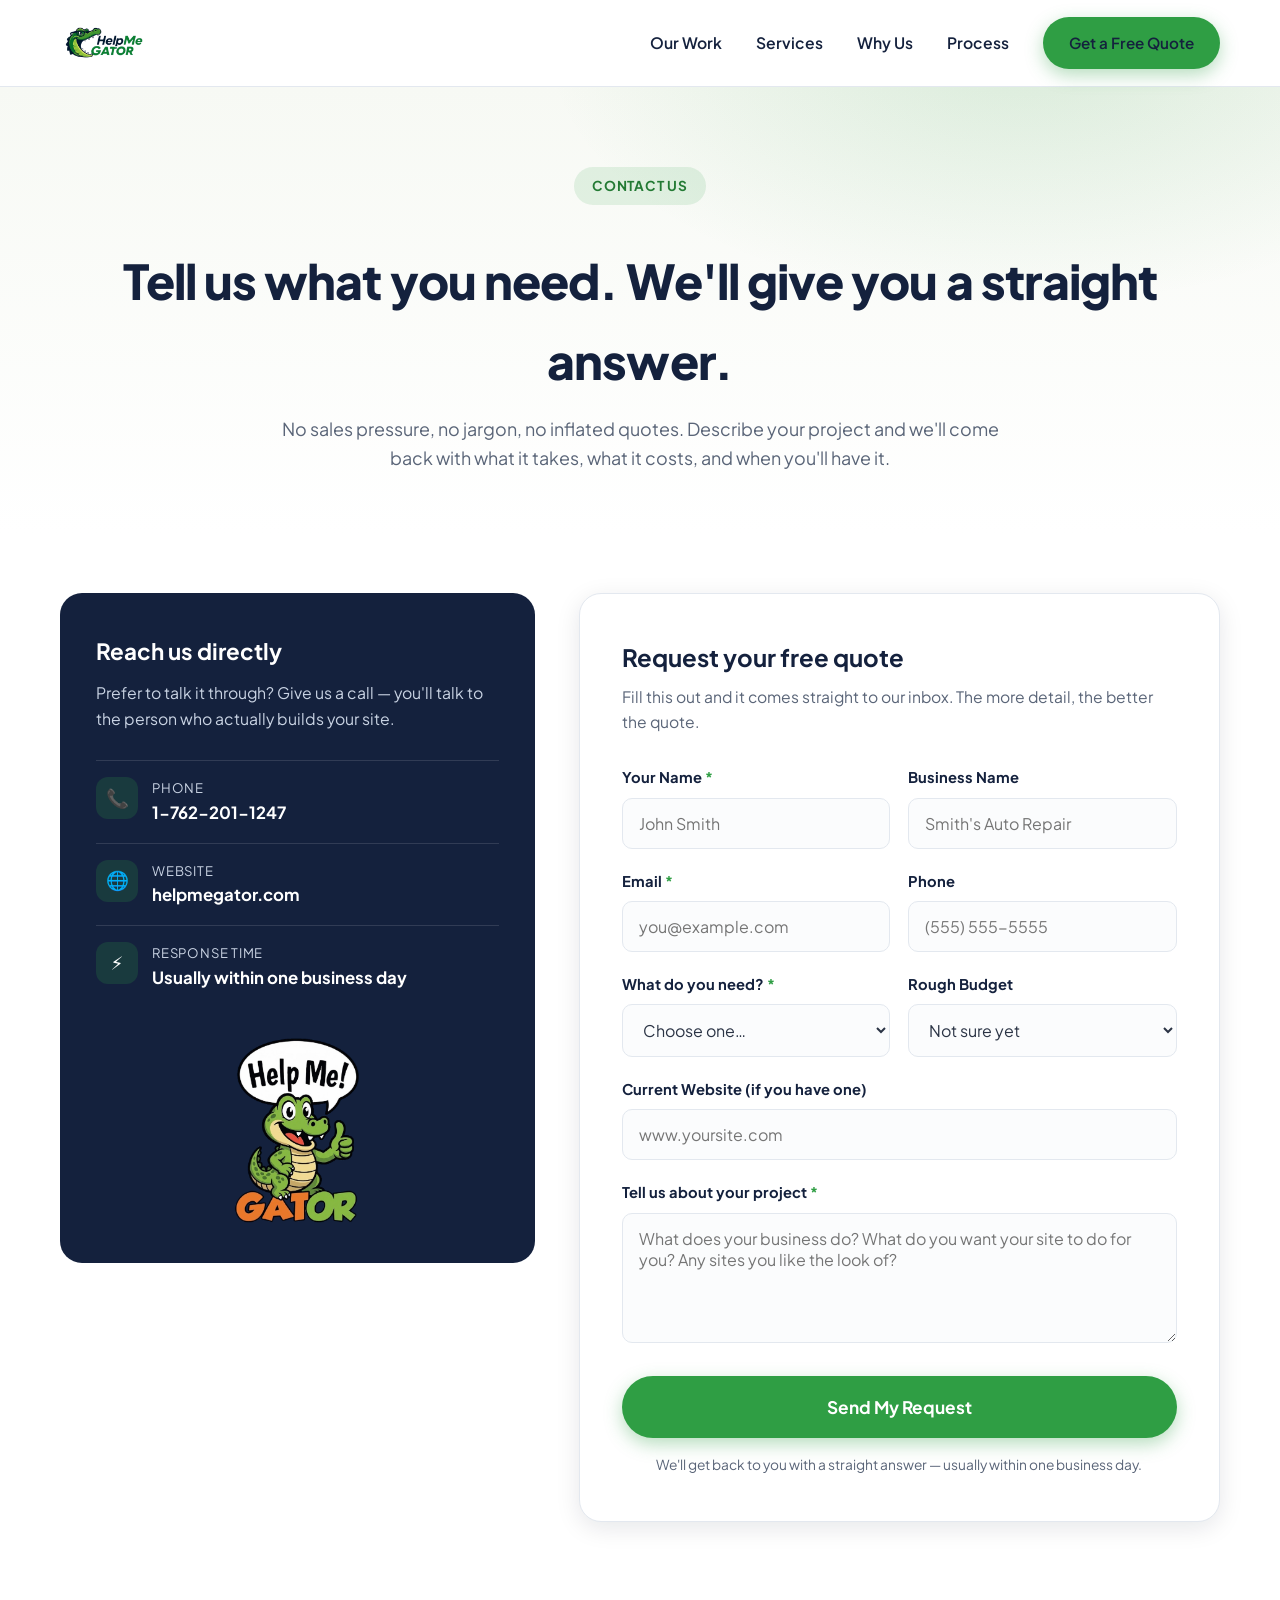
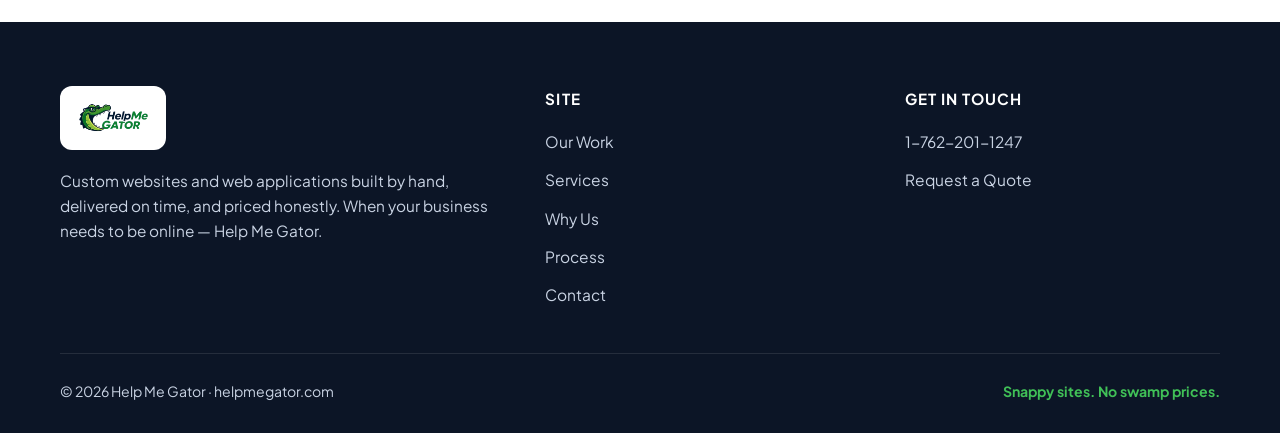
==== contact.html @ 02713dac "Initial site: Help Me Gator — helpmegator.com Static site for the Help Me Gator web design company: " ====
<!DOCTYPE html>
<html lang="en">
<head>
  <meta charset="UTF-8">
  <meta name="viewport" content="width=device-width, initial-scale=1.0">
  <title>Contact — Help Me Gator | Get a Free Quote</title>
  <meta name="description" content="Tell Help Me Gator what your business needs online and get a straight answer on cost and timeline. Call 1-762-201-1247 or send us a message.">
  <link rel="icon" type="image/png" href="assets/logo-main.png">
  <link rel="preconnect" href="https://fonts.googleapis.com">
  <link rel="preconnect" href="https://fonts.gstatic.com" crossorigin>
  <link href="https://fonts.googleapis.com/css2?family=Plus+Jakarta+Sans:wght@400;500;600;700;800&display=swap" rel="stylesheet">
  <link rel="stylesheet" href="styles.css">
</head>
<body>

  <header class="site-header">
    <div class="container nav-wrap">
      <a class="brand" href="index.html" aria-label="Help Me Gator home">
        <img src="assets/logo-main.png" alt="Help Me Gator logo">
      </a>
      <nav>
        <button class="nav-toggle" aria-label="Toggle menu" aria-expanded="false">
          <span></span><span></span><span></span>
        </button>
        <ul class="nav-links">
          <li><a href="index.html#work">Our Work</a></li>
          <li><a href="index.html#services">Services</a></li>
          <li><a href="index.html#why-us">Why Us</a></li>
          <li><a href="index.html#process">Process</a></li>
          <li><a href="contact.html" class="btn btn-green">Get a Free Quote</a></li>
        </ul>
      </nav>
    </div>
  </header>

  <section class="contact-hero">
    <div class="container">
      <span class="eyebrow">Contact Us</span>
      <h1>Tell us what you need. We'll give you a straight answer.</h1>
      <p>No sales pressure, no jargon, no inflated quotes. Describe your project and we'll come back with what it takes, what it costs, and when you'll have it.</p>
    </div>
  </section>

  <div class="container contact-wrap">

    <aside class="contact-info reveal">
      <h2>Reach us directly</h2>
      <p>Prefer to talk it through? Give us a call — you'll talk to the person who actually builds your site.</p>
      <div class="contact-line">
        <div class="ico">📞</div>
        <div>
          <div class="lbl">Phone</div>
          <a href="tel:+17622011247">1-762-201-1247</a>
        </div>
      </div>
      <div class="contact-line">
        <div class="ico">🌐</div>
        <div>
          <div class="lbl">Website</div>
          <span class="val">helpmegator.com</span>
        </div>
      </div>
      <div class="contact-line">
        <div class="ico">⚡</div>
        <div>
          <div class="lbl">Response Time</div>
          <span class="val">Usually within one business day</span>
        </div>
      </div>
      <img class="mascot-sm" src="assets/mascot.png" alt="Help Me Gator mascot">
    </aside>

    <div class="contact-form reveal">
      <h2>Request your free quote</h2>
      <p class="form-sub">Fill this out and it comes straight to our inbox. The more detail, the better the quote.</p>
      <form action="https://formsubmit.co/gator@helpmegator.com" method="POST">
        <input type="hidden" name="_subject" value="New quote request from helpmegator.com">
        <input type="hidden" name="_template" value="table">
        <input type="hidden" name="_captcha" value="false">
        <input type="hidden" name="_next" value="https://helpmegator.com/thanks.html">
        <input type="text" name="_honey" style="display:none">

        <div class="form-row">
          <div class="field">
            <label for="name">Your Name <span class="req">*</span></label>
            <input type="text" id="name" name="name" placeholder="John Smith" required>
          </div>
          <div class="field">
            <label for="business">Business Name</label>
            <input type="text" id="business" name="business" placeholder="Smith's Auto Repair">
          </div>
        </div>

        <div class="form-row">
          <div class="field">
            <label for="email">Email <span class="req">*</span></label>
            <input type="email" id="email" name="email" placeholder="you@example.com" required>
          </div>
          <div class="field">
            <label for="phone">Phone</label>
            <input type="tel" id="phone" name="phone" placeholder="(555) 555-5555">
          </div>
        </div>

        <div class="form-row">
          <div class="field">
            <label for="project-type">What do you need? <span class="req">*</span></label>
            <select id="project-type" name="project_type" required>
              <option value="" disabled selected>Choose one…</option>
              <option>A new business website</option>
              <option>A web app or SaaS platform</option>
              <option>An online store (e-commerce)</option>
              <option>Redesign / rescue of an existing site</option>
              <option>Custom admin panel / CMS</option>
              <option>Hosting &amp; maintenance</option>
              <option>Something else</option>
            </select>
          </div>
          <div class="field">
            <label for="budget">Rough Budget</label>
            <select id="budget" name="budget">
              <option value="" disabled selected>Not sure yet</option>
              <option>Under $1,000</option>
              <option>$1,000 – $3,000</option>
              <option>$3,000 – $7,500</option>
              <option>$7,500+</option>
            </select>
          </div>
        </div>

        <div class="field">
          <label for="current-site">Current Website (if you have one)</label>
          <input type="text" id="current-site" name="current_site" placeholder="www.yoursite.com">
        </div>

        <div class="field">
          <label for="message">Tell us about your project <span class="req">*</span></label>
          <textarea id="message" name="message" placeholder="What does your business do? What do you want your site to do for you? Any sites you like the look of?" required></textarea>
        </div>

        <button type="submit" class="btn btn-green btn-lg">Send My Request</button>
        <p class="form-note">We'll get back to you with a straight answer — usually within one business day.</p>
      </form>
    </div>

  </div>

  <footer class="site-footer">
    <div class="container">
      <div class="footer-grid">
        <div class="footer-brand">
          <img src="assets/logo-main.png" alt="Help Me Gator logo">
          <p>Custom websites and web applications built by hand, delivered on time, and priced honestly. When your business needs to be online — Help Me Gator.</p>
        </div>
        <div>
          <h4>Site</h4>
          <ul class="footer-links">
            <li><a href="index.html#work">Our Work</a></li>
            <li><a href="index.html#services">Services</a></li>
            <li><a href="index.html#why-us">Why Us</a></li>
            <li><a href="index.html#process">Process</a></li>
            <li><a href="contact.html">Contact</a></li>
          </ul>
        </div>
        <div>
          <h4>Get In Touch</h4>
          <ul class="footer-links">
            <li><a href="tel:+17622011247">1-762-201-1247</a></li>
            <li><a href="contact.html">Request a Quote</a></li>
          </ul>
        </div>
      </div>
      <div class="footer-bottom">
        <span>© <span id="year"></span> Help Me Gator · helpmegator.com</span>
        <span class="tagline">Snappy sites. No swamp prices.</span>
      </div>
    </div>
  </footer>

  <script src="script.js"></script>
</body>
</html>
---- styles.css ----
/* ============================================
   Help Me Gator — helpmegator.com
   ============================================ */

:root {
  --navy: #14213d;
  --navy-deep: #0c1526;
  --navy-ink: #1b2a4a;
  --green: #2f9e44;
  --green-bright: #40c057;
  --green-dark: #237a34;
  --cream: #f7f9f4;
  --white: #ffffff;
  --text: #2b3445;
  --text-soft: #5a6578;
  --text-on-dark: #c9d3e3;
  --border: #e3e8ef;
  --shadow-sm: 0 1px 3px rgba(12, 21, 38, 0.08);
  --shadow-md: 0 6px 24px rgba(12, 21, 38, 0.10);
  --shadow-lg: 0 18px 50px rgba(12, 21, 38, 0.18);
  --radius: 14px;
  --radius-lg: 22px;
  --font: 'Plus Jakarta Sans', system-ui, -apple-system, 'Segoe UI', sans-serif;
}

* { margin: 0; padding: 0; box-sizing: border-box; }

html { scroll-behavior: smooth; }

body {
  font-family: var(--font);
  color: var(--text);
  background: var(--white);
  line-height: 1.65;
  -webkit-font-smoothing: antialiased;
}

img { max-width: 100%; display: block; }

.container {
  width: min(1160px, 92%);
  margin: 0 auto;
}

/* ---------- Buttons ---------- */
.btn {
  display: inline-flex;
  align-items: center;
  gap: 10px;
  padding: 15px 30px;
  border-radius: 999px;
  font-weight: 700;
  font-size: 1rem;
  text-decoration: none;
  border: 2px solid transparent;
  cursor: pointer;
  transition: transform .18s ease, box-shadow .18s ease, background .18s ease, color .18s ease;
  font-family: var(--font);
}
.btn:hover { transform: translateY(-2px); }
.btn-green {
  background: var(--green);
  color: #fff;
  box-shadow: 0 6px 18px rgba(47, 158, 68, 0.35);
}
.btn-green:hover { background: var(--green-bright); box-shadow: 0 10px 26px rgba(47, 158, 68, 0.45); }
.btn-outline {
  background: transparent;
  color: var(--navy);
  border-color: var(--navy);
}
.btn-outline:hover { background: var(--navy); color: #fff; }
.btn-outline-light {
  background: transparent;
  color: #fff;
  border-color: rgba(255,255,255,0.55);
}
.btn-outline-light:hover { background: #fff; color: var(--navy); }
.btn-lg { padding: 18px 38px; font-size: 1.08rem; }

/* ---------- Header ---------- */
.site-header {
  position: sticky;
  top: 0;
  z-index: 100;
  background: rgba(255,255,255,0.92);
  backdrop-filter: blur(12px);
  border-bottom: 1px solid var(--border);
}
.nav-wrap {
  display: flex;
  align-items: center;
  justify-content: space-between;
  padding: 14px 0;
}
.brand img { height: 58px; width: auto; }
.nav-links {
  display: flex;
  align-items: center;
  gap: 34px;
  list-style: none;
}
.nav-links a {
  text-decoration: none;
  color: var(--navy);
  font-weight: 600;
  font-size: .98rem;
  transition: color .15s ease;
}
.nav-links a:hover { color: var(--green); }
.nav-links .btn { padding: 11px 24px; font-size: .95rem; }
.nav-toggle {
  display: none;
  background: none;
  border: none;
  cursor: pointer;
  padding: 8px;
}
.nav-toggle span {
  display: block;
  width: 26px; height: 3px;
  background: var(--navy);
  margin: 5px 0;
  border-radius: 2px;
  transition: transform .2s ease, opacity .2s ease;
}

/* ---------- Hero ---------- */
.hero {
  background:
    radial-gradient(900px 500px at 85% -10%, rgba(47,158,68,0.16), transparent 60%),
    radial-gradient(700px 420px at -5% 110%, rgba(47,158,68,0.10), transparent 55%),
    linear-gradient(180deg, var(--cream) 0%, #ffffff 100%);
  padding: 96px 0 110px;
  overflow: hidden;
}
.hero-grid {
  display: grid;
  grid-template-columns: 1.15fr .85fr;
  gap: 60px;
  align-items: center;
}
.eyebrow {
  display: inline-block;
  background: rgba(47,158,68,0.12);
  color: var(--green-dark);
  font-weight: 700;
  font-size: .85rem;
  letter-spacing: .06em;
  text-transform: uppercase;
  padding: 8px 18px;
  border-radius: 999px;
  margin-bottom: 22px;
}
.hero h1 {
  font-size: clamp(2.4rem, 5vw, 3.7rem);
  line-height: 1.12;
  color: var(--navy);
  font-weight: 800;
  letter-spacing: -0.02em;
  margin-bottom: 22px;
}
.hero h1 .accent { color: var(--green); }
.hero .lede {
  font-size: 1.18rem;
  color: var(--text-soft);
  max-width: 54ch;
  margin-bottom: 34px;
}
.hero-ctas { display: flex; gap: 16px; flex-wrap: wrap; align-items: center; margin-bottom: 26px; }
.hero-phone {
  color: var(--text-soft);
  font-size: 1rem;
}
.hero-phone a { color: var(--navy); font-weight: 800; text-decoration: none; }
.hero-phone a:hover { color: var(--green); }
.hero-art { position: relative; text-align: center; }
.hero-art img {
  max-height: 420px;
  margin: 0 auto;
  filter: drop-shadow(0 24px 40px rgba(12,21,38,0.18));
  animation: floaty 5s ease-in-out infinite;
}
@keyframes floaty {
  0%, 100% { transform: translateY(0); }
  50% { transform: translateY(-14px); }
}

/* ---------- Stat bar ---------- */
.stat-bar {
  background: var(--navy);
  color: #fff;
  padding: 34px 0;
}
.stat-grid {
  display: grid;
  grid-template-columns: repeat(4, 1fr);
  gap: 24px;
  text-align: center;
}
.stat .num {
  font-size: 1.9rem;
  font-weight: 800;
  color: var(--green-bright);
}
.stat .label { color: var(--text-on-dark); font-size: .95rem; }

/* ---------- Sections ---------- */
.section { padding: 96px 0; }
.section-head { max-width: 720px; margin-bottom: 56px; }
.section-head.center { margin-left: auto; margin-right: auto; text-align: center; }
.section-head h2 {
  font-size: clamp(1.9rem, 3.6vw, 2.6rem);
  color: var(--navy);
  font-weight: 800;
  letter-spacing: -0.02em;
  line-height: 1.18;
  margin: 14px 0 16px;
}
.section-head p { color: var(--text-soft); font-size: 1.1rem; }

/* ---------- Portfolio ---------- */
.work { background: var(--cream); }
.work-grid {
  display: grid;
  grid-template-columns: 1fr 1fr;
  gap: 34px;
}
.work-card {
  background: #fff;
  border-radius: var(--radius-lg);
  overflow: hidden;
  box-shadow: var(--shadow-md);
  border: 1px solid var(--border);
  display: flex;
  flex-direction: column;
  transition: transform .22s ease, box-shadow .22s ease;
}
.work-card:hover { transform: translateY(-6px); box-shadow: var(--shadow-lg); }
.work-preview {
  position: relative;
  padding: 20px 20px 0;
}
.browser-frame {
  border-radius: 12px 12px 0 0;
  overflow: hidden;
  border: 1px solid var(--border);
  border-bottom: none;
  box-shadow: 0 -2px 20px rgba(12,21,38,0.06);
}
.browser-bar {
  background: #eef1f6;
  padding: 9px 14px;
  display: flex;
  align-items: center;
  gap: 8px;
}
.browser-bar .dot { width: 10px; height: 10px; border-radius: 50%; }
.dot-r { background: #ff5f57; } .dot-y { background: #febc2e; } .dot-g { background: #28c840; }
.browser-bar .url {
  margin-left: 10px;
  background: #fff;
  border-radius: 6px;
  font-size: .78rem;
  color: var(--text-soft);
  padding: 3px 12px;
  flex: 1;
  white-space: nowrap;
  overflow: hidden;
  text-overflow: ellipsis;
}
.shot-area { position: relative; }
.site-shot {
  position: absolute;
  inset: 0;
  z-index: 2;
  width: 100%;
  height: 100%;
  object-fit: cover;
  object-position: top center;
  display: block;
  background: #fff;
}
.site-mock {
  height: 210px;
  display: flex;
  flex-direction: column;
  align-items: center;
  justify-content: center;
  gap: 10px;
  color: #fff;
  text-align: center;
  padding: 0 24px;
}
.site-mock .mock-title {
  font-size: 1.55rem;
  font-weight: 800;
  letter-spacing: -0.01em;
}
.site-mock .mock-sub {
  font-size: .92rem;
  opacity: .85;
  font-weight: 500;
}
.mock-patriot { background: linear-gradient(135deg, #1b2a4a 0%, #b22234 130%); }
.mock-shiny { background: linear-gradient(135deg, #3b2f80 0%, #d4a017 140%); }
.mock-labncloud { background: linear-gradient(135deg, #0e4c92 0%, #33b5a5 130%); }
.mock-vedder { background: linear-gradient(135deg, #232323 0%, #6b3fa0 140%); }
.work-body { padding: 26px 30px 30px; display: flex; flex-direction: column; flex: 1; }
.work-tag {
  font-size: .78rem;
  font-weight: 700;
  text-transform: uppercase;
  letter-spacing: .07em;
  color: var(--green-dark);
  margin-bottom: 8px;
}
.work-body h3 { color: var(--navy); font-size: 1.35rem; margin-bottom: 10px; }
.work-body p { color: var(--text-soft); font-size: .99rem; flex: 1; }
.work-link {
  margin-top: 18px;
  font-weight: 700;
  color: var(--green);
  text-decoration: none;
  font-size: .98rem;
}
.work-link:hover { color: var(--green-dark); }

/* ---------- Straight Talk (pitch) ---------- */
.pitch {
  background: var(--navy);
  color: #fff;
  overflow: hidden;
}
.pitch-grid {
  display: grid;
  grid-template-columns: .8fr 1.2fr;
  gap: 64px;
  align-items: center;
}
.pitch-art { text-align: center; }
.pitch-art img {
  max-height: 440px;
  margin: 0 auto;
  filter: drop-shadow(0 20px 40px rgba(0,0,0,0.4));
}
.pitch .eyebrow {
  background: rgba(64,192,87,0.18);
  color: var(--green-bright);
}
.pitch h2 {
  font-size: clamp(1.9rem, 3.6vw, 2.5rem);
  font-weight: 800;
  letter-spacing: -0.02em;
  line-height: 1.2;
  margin-bottom: 20px;
}
.pitch h2 .accent { color: var(--green-bright); }
.pitch p.big {
  color: var(--text-on-dark);
  font-size: 1.12rem;
  margin-bottom: 18px;
}
.pitch-points { list-style: none; margin-top: 28px; display: grid; gap: 18px; }
.pitch-points li {
  display: flex;
  gap: 14px;
  align-items: flex-start;
  color: var(--text-on-dark);
  font-size: 1.02rem;
}
.pitch-points .check {
  flex: none;
  width: 26px; height: 26px;
  border-radius: 50%;
  background: var(--green);
  color: #fff;
  display: flex;
  align-items: center;
  justify-content: center;
  font-size: .8rem;
  font-weight: 800;
  margin-top: 2px;
}
.pitch-points strong { color: #fff; }

/* ---------- Services ---------- */
.services-grid {
  display: grid;
  grid-template-columns: repeat(3, 1fr);
  gap: 28px;
}
.service-card {
  background: #fff;
  border: 1px solid var(--border);
  border-radius: var(--radius-lg);
  padding: 34px 30px;
  box-shadow: var(--shadow-sm);
  transition: transform .22s ease, box-shadow .22s ease, border-color .22s ease;
}
.service-card:hover {
  transform: translateY(-5px);
  box-shadow: var(--shadow-md);
  border-color: rgba(47,158,68,0.45);
}
.service-icon {
  width: 54px; height: 54px;
  border-radius: 14px;
  background: rgba(47,158,68,0.12);
  display: flex;
  align-items: center;
  justify-content: center;
  font-size: 1.5rem;
  margin-bottom: 20px;
}
.service-card h3 { color: var(--navy); font-size: 1.18rem; margin-bottom: 10px; }
.service-card p { color: var(--text-soft); font-size: .97rem; }

/* ---------- Process ---------- */
.process { background: var(--cream); }
.process-grid {
  display: grid;
  grid-template-columns: repeat(4, 1fr);
  gap: 26px;
}
.step {
  background: #fff;
  border-radius: var(--radius-lg);
  border: 1px solid var(--border);
  padding: 32px 26px;
  position: relative;
}
.step .step-num {
  font-size: 2.6rem;
  font-weight: 800;
  color: rgba(47,158,68,0.25);
  line-height: 1;
  margin-bottom: 14px;
}
.step h3 { color: var(--navy); font-size: 1.12rem; margin-bottom: 8px; }
.step p { color: var(--text-soft); font-size: .95rem; }

/* ---------- CTA band ---------- */
.cta-band {
  background:
    radial-gradient(800px 460px at 50% -10%, rgba(47,158,68,0.18), transparent 60%),
    linear-gradient(180deg, #ffffff 0%, var(--cream) 100%);
  color: var(--navy);
  text-align: center;
  padding: 100px 0;
}
.cta-band .wordmark-wrap {
  display: inline-block;
  margin-bottom: 38px;
}
.cta-band .wordmark-wrap img {
  max-width: 440px;
  margin: 0 auto;
  filter: drop-shadow(0 14px 30px rgba(12,21,38,0.18));
}
.cta-band h2 {
  font-size: clamp(1.8rem, 3.4vw, 2.4rem);
  font-weight: 800;
  margin-bottom: 16px;
  letter-spacing: -0.02em;
  color: var(--navy);
}
.cta-band p { color: var(--text-soft); font-size: 1.12rem; max-width: 56ch; margin: 0 auto 36px; }
.cta-band .hero-ctas { justify-content: center; }
.cta-band .hero-phone { color: var(--text-soft); width: 100%; margin-top: 10px; }
.cta-band .hero-phone a { color: var(--navy); }
.cta-band .hero-phone a:hover { color: var(--green); }

/* ---------- Contact page ---------- */
.contact-hero {
  background:
    radial-gradient(800px 440px at 80% -10%, rgba(47,158,68,0.15), transparent 60%),
    linear-gradient(180deg, var(--cream) 0%, #fff 100%);
  padding: 80px 0 60px;
  text-align: center;
}
.contact-hero h1 {
  font-size: clamp(2.1rem, 4.4vw, 3rem);
  color: var(--navy);
  font-weight: 800;
  letter-spacing: -0.02em;
  margin: 14px 0 14px;
}
.contact-hero p { color: var(--text-soft); font-size: 1.12rem; max-width: 58ch; margin: 0 auto; }
.contact-wrap {
  display: grid;
  grid-template-columns: 1fr 1.35fr;
  gap: 44px;
  padding: 60px 0 100px;
  align-items: start;
}
.contact-info {
  background: var(--navy);
  color: #fff;
  border-radius: var(--radius-lg);
  padding: 40px 36px;
  position: sticky;
  top: 110px;
}
.contact-info h2 { font-size: 1.4rem; margin-bottom: 10px; }
.contact-info > p { color: var(--text-on-dark); margin-bottom: 28px; font-size: .99rem; }
.contact-line {
  display: flex;
  gap: 14px;
  align-items: flex-start;
  padding: 16px 0;
  border-top: 1px solid rgba(255,255,255,0.12);
}
.contact-line .ico {
  flex: none;
  width: 42px; height: 42px;
  border-radius: 12px;
  background: rgba(47,158,68,0.2);
  display: flex; align-items: center; justify-content: center;
  font-size: 1.15rem;
}
.contact-line .lbl { font-size: .82rem; text-transform: uppercase; letter-spacing: .06em; color: var(--text-on-dark); }
.contact-line a, .contact-line .val { color: #fff; font-weight: 700; text-decoration: none; font-size: 1.05rem; }
.contact-line a:hover { color: var(--green-bright); }
.contact-info .mascot-sm { max-height: 190px; margin: 26px auto 0; }

.contact-form {
  background: #fff;
  border: 1px solid var(--border);
  border-radius: var(--radius-lg);
  padding: 44px 42px;
  box-shadow: var(--shadow-md);
}
.contact-form h2 { color: var(--navy); font-size: 1.5rem; margin-bottom: 6px; }
.contact-form .form-sub { color: var(--text-soft); margin-bottom: 30px; font-size: .98rem; }
.form-row { display: grid; grid-template-columns: 1fr 1fr; gap: 18px; }
.field { margin-bottom: 20px; }
.field label {
  display: block;
  font-weight: 700;
  color: var(--navy);
  font-size: .92rem;
  margin-bottom: 8px;
}
.field label .req { color: var(--green); }
.field input, .field select, .field textarea {
  width: 100%;
  padding: 14px 16px;
  border: 1.5px solid var(--border);
  border-radius: 10px;
  font-family: var(--font);
  font-size: 1rem;
  color: var(--text);
  background: #fbfcfd;
  transition: border-color .15s ease, box-shadow .15s ease;
}
.field input:focus, .field select:focus, .field textarea:focus {
  outline: none;
  border-color: var(--green);
  box-shadow: 0 0 0 4px rgba(47,158,68,0.13);
  background: #fff;
}
.field textarea { resize: vertical; min-height: 130px; }
.contact-form .btn { width: 100%; justify-content: center; margin-top: 6px; }
.form-note { text-align: center; color: var(--text-soft); font-size: .86rem; margin-top: 16px; }

/* ---------- Footer ---------- */
.site-footer {
  background: var(--navy-deep);
  color: var(--text-on-dark);
  padding: 64px 0 30px;
}
.footer-grid {
  display: grid;
  grid-template-columns: 1.4fr 1fr 1fr;
  gap: 44px;
  padding-bottom: 44px;
  border-bottom: 1px solid rgba(255,255,255,0.1);
}
.footer-brand img {
  height: 64px;
  width: auto;
  margin-bottom: 18px;
  background: #fff;
  border-radius: 12px;
  padding: 6px 14px;
}
.footer-brand p { font-size: .96rem; max-width: 40ch; }
.site-footer h4 {
  color: #fff;
  font-size: .95rem;
  text-transform: uppercase;
  letter-spacing: .07em;
  margin-bottom: 18px;
}
.footer-links { list-style: none; display: grid; gap: 12px; }
.footer-links a { color: var(--text-on-dark); text-decoration: none; font-size: .97rem; }
.footer-links a:hover { color: var(--green-bright); }
.footer-bottom {
  display: flex;
  justify-content: space-between;
  align-items: center;
  gap: 16px;
  flex-wrap: wrap;
  padding-top: 26px;
  font-size: .88rem;
}
.footer-bottom .tagline { color: var(--green-bright); font-weight: 700; }

/* ---------- Reveal animation ---------- */
.reveal { opacity: 0; transform: translateY(26px); transition: opacity .6s ease, transform .6s ease; }
.reveal.visible { opacity: 1; transform: none; }

/* ---------- Responsive ---------- */
@media (max-width: 980px) {
  .hero-grid, .pitch-grid { grid-template-columns: 1fr; gap: 44px; }
  .hero { padding: 64px 0 72px; }
  .hero-art img { max-height: 300px; }
  .pitch-art { order: -1; }
  .pitch-art img { max-height: 300px; }
  .work-grid { grid-template-columns: 1fr; }
  .services-grid { grid-template-columns: 1fr 1fr; }
  .process-grid { grid-template-columns: 1fr 1fr; }
  .stat-grid { grid-template-columns: 1fr 1fr; gap: 30px; }
  .contact-wrap { grid-template-columns: 1fr; }
  .contact-info { position: static; }
  .footer-grid { grid-template-columns: 1fr; gap: 34px; }
}

@media (max-width: 720px) {
  .nav-links {
    position: absolute;
    top: 100%;
    left: 0; right: 0;
    background: #fff;
    flex-direction: column;
    align-items: flex-start;
    gap: 0;
    padding: 10px 4vw 20px;
    border-bottom: 1px solid var(--border);
    box-shadow: var(--shadow-md);
    display: none;
  }
  .nav-links.open { display: flex; }
  .nav-links li { width: 100%; }
  .nav-links a { display: block; padding: 13px 0; font-size: 1.05rem; }
  .nav-links .btn { margin-top: 8px; justify-content: center; width: 100%; }
  .nav-toggle { display: block; }
  .services-grid, .process-grid { grid-template-columns: 1fr; }
  .form-row { grid-template-columns: 1fr; gap: 0; }
  .section { padding: 68px 0; }
  .cta-band .wordmark-wrap { padding: 18px 22px; }
  .cta-band .wordmark-wrap img { max-width: 260px; }
}
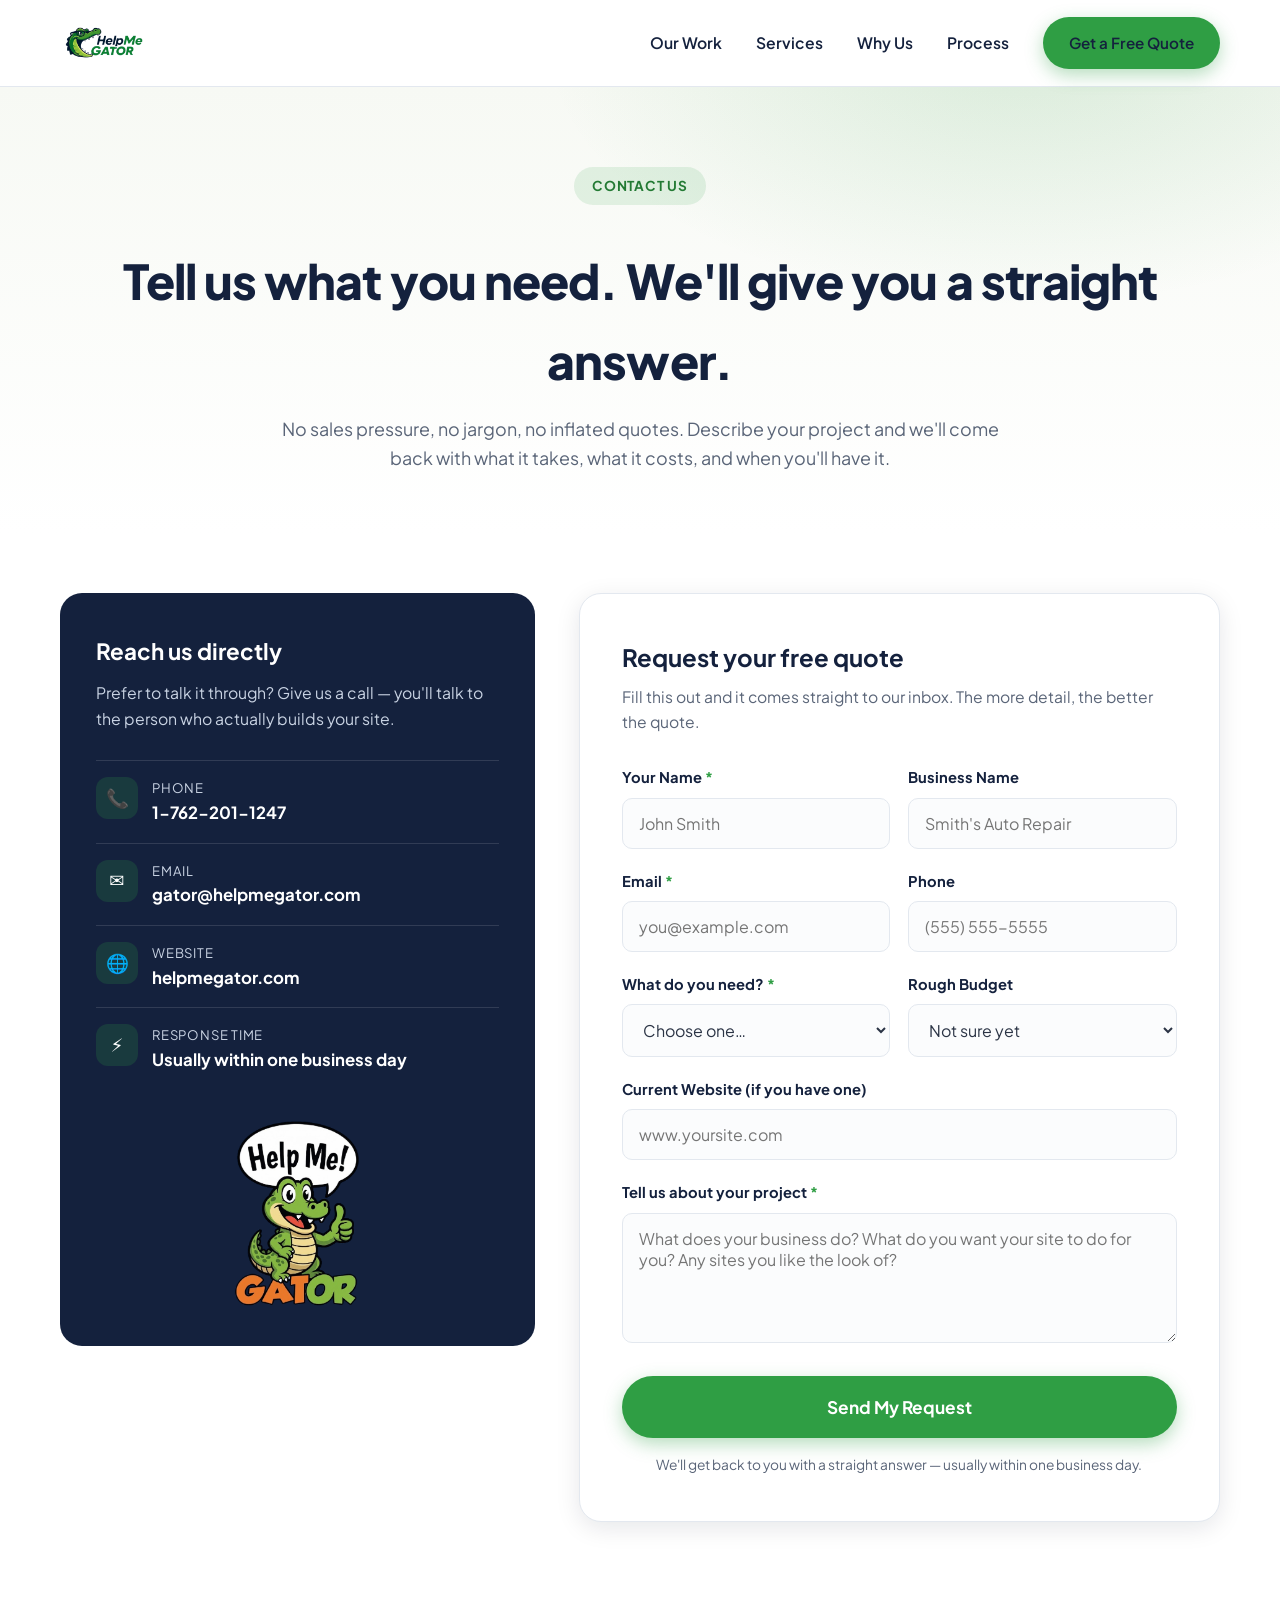
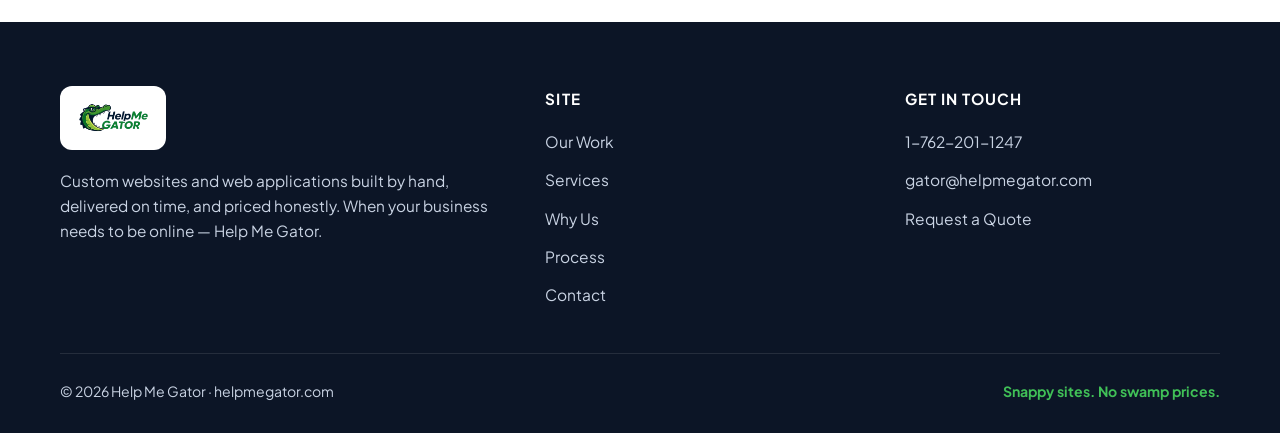
==== commit 9b593aa5: "Add gator@helpmegator.com to contact panel and footers Co-Authored-By: Claude Fable 5 <noreply@anthr" ====
--- a/contact.html
+++ b/contact.html
@@ -51,6 +51,13 @@
         <div>
           <div class="lbl">Phone</div>
           <a href="tel:+17622011247">1-762-201-1247</a>
+        </div>
+      </div>
+      <div class="contact-line">
+        <div class="ico">✉️</div>
+        <div>
+          <div class="lbl">Email</div>
+          <a href="mailto:gator@helpmegator.com">gator@helpmegator.com</a>
         </div>
       </div>
       <div class="contact-line">
@@ -166,6 +173,7 @@
           <h4>Get In Touch</h4>
           <ul class="footer-links">
             <li><a href="tel:+17622011247">1-762-201-1247</a></li>
+            <li><a href="mailto:gator@helpmegator.com">gator@helpmegator.com</a></li>
             <li><a href="contact.html">Request a Quote</a></li>
           </ul>
         </div>
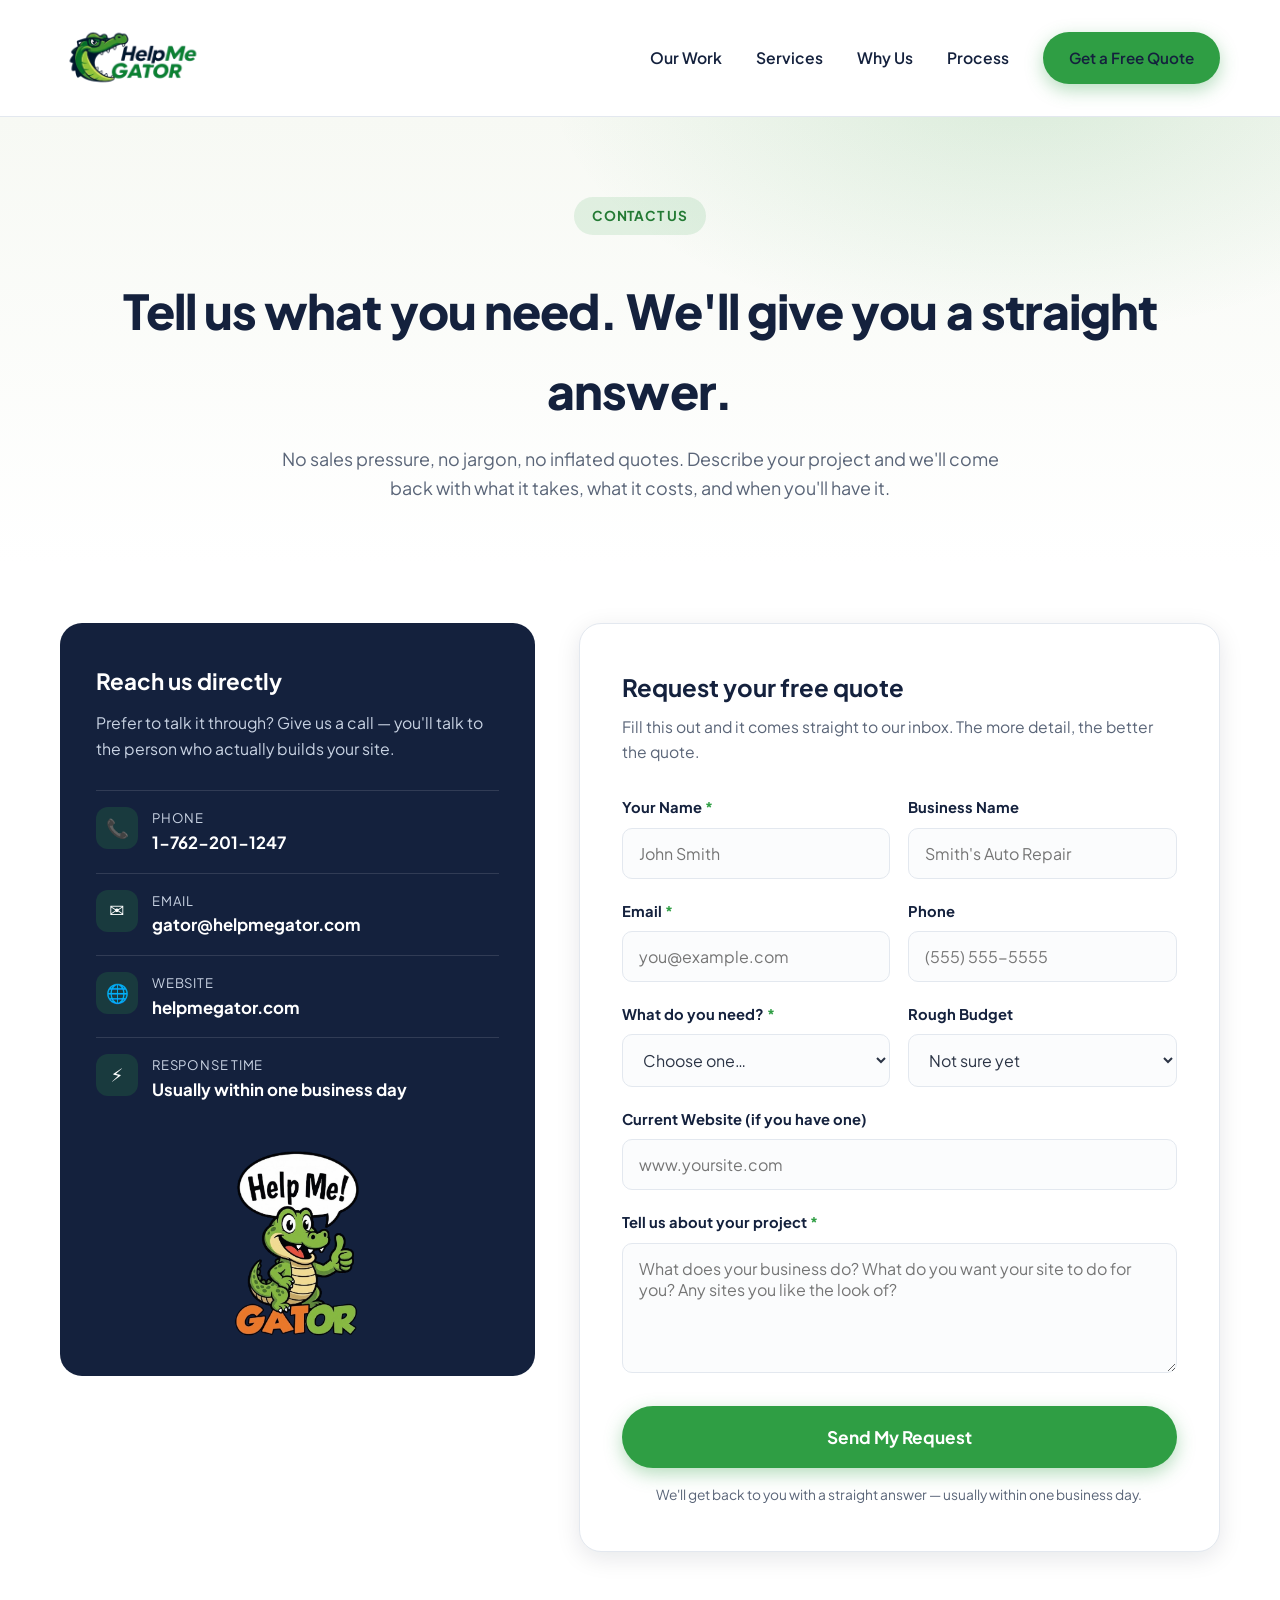
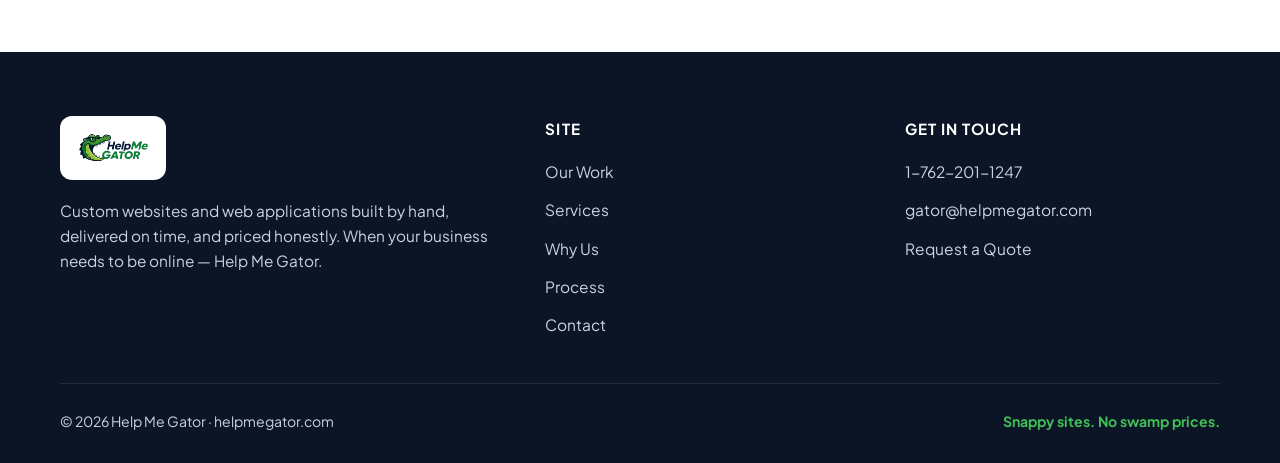
==== commit c2cf1dd7: "Add favicon set, web manifest, and Open Graph / Twitter social sharing tags - favicon.ico (multi-siz" ====
--- a/contact.html
+++ b/contact.html
@@ -5,7 +5,29 @@
   <meta name="viewport" content="width=device-width, initial-scale=1.0">
   <title>Contact — Help Me Gator | Get a Free Quote</title>
   <meta name="description" content="Tell Help Me Gator what your business needs online and get a straight answer on cost and timeline. Call 1-762-201-1247 or send us a message.">
-  <link rel="icon" type="image/png" href="assets/logo-main.png">
+  <link rel="canonical" href="https://helpmegator.com/contact.html">
+
+  <!-- Icons -->
+  <link rel="icon" href="/favicon.ico" sizes="48x48">
+  <link rel="icon" type="image/png" sizes="32x32" href="assets/icons/favicon-32.png">
+  <link rel="icon" type="image/png" sizes="16x16" href="assets/icons/favicon-16.png">
+  <link rel="apple-touch-icon" sizes="180x180" href="assets/icons/apple-touch-icon.png">
+  <link rel="manifest" href="site.webmanifest">
+  <meta name="theme-color" content="#14213d">
+
+  <!-- Social sharing (Discord, iMessage, Facebook, X, etc.) -->
+  <meta property="og:type" content="website">
+  <meta property="og:site_name" content="Help Me Gator">
+  <meta property="og:title" content="Contact Help Me Gator — Get a Free Quote">
+  <meta property="og:description" content="Tell us what your business needs online and get a straight answer on cost and timeline. No sales pressure, no inflated quotes.">
+  <meta property="og:url" content="https://helpmegator.com/contact.html">
+  <meta property="og:image" content="https://helpmegator.com/assets/icons/og-image.png">
+  <meta property="og:image:width" content="1200">
+  <meta property="og:image:height" content="630">
+  <meta name="twitter:card" content="summary_large_image">
+  <meta name="twitter:title" content="Contact Help Me Gator — Get a Free Quote">
+  <meta name="twitter:description" content="Tell us what your business needs online and get a straight answer on cost and timeline.">
+  <meta name="twitter:image" content="https://helpmegator.com/assets/icons/og-image.png">
   <link rel="preconnect" href="https://fonts.googleapis.com">
   <link rel="preconnect" href="https://fonts.gstatic.com" crossorigin>
   <link href="https://fonts.googleapis.com/css2?family=Plus+Jakarta+Sans:wght@400;500;600;700;800&display=swap" rel="stylesheet">
@@ -80,12 +102,11 @@
     <div class="contact-form reveal">
       <h2>Request your free quote</h2>
       <p class="form-sub">Fill this out and it comes straight to our inbox. The more detail, the better the quote.</p>
-      <form action="https://formsubmit.co/gator@helpmegator.com" method="POST">
-        <input type="hidden" name="_subject" value="New quote request from helpmegator.com">
-        <input type="hidden" name="_template" value="table">
-        <input type="hidden" name="_captcha" value="false">
-        <input type="hidden" name="_next" value="https://helpmegator.com/thanks.html">
-        <input type="text" name="_honey" style="display:none">
+      <div class="form-error" id="form-error" hidden>
+        Something went wrong sending your request. Please try again, or just call us at <a href="tel:+17622011247">1-762-201-1247</a>.
+      </div>
+      <form action="send-quote.php" method="POST">
+        <input type="text" name="_honey" style="display:none" tabindex="-1" autocomplete="off">
 
         <div class="form-row">
           <div class="field">
@@ -119,7 +140,7 @@
               <option>An online store (e-commerce)</option>
               <option>Redesign / rescue of an existing site</option>
               <option>Custom admin panel / CMS</option>
-              <option>Hosting &amp; maintenance</option>
+              <option>Hosting, domain, or email setup</option>
               <option>Something else</option>
             </select>
           </div>
--- a/styles.css
+++ b/styles.css
@@ -91,9 +91,9 @@
   display: flex;
   align-items: center;
   justify-content: space-between;
-  padding: 14px 0;
-}
-.brand img { height: 58px; width: auto; }
+  padding: 10px 0;
+}
+.brand img { height: 96px; width: auto; }
 .nav-links {
   display: flex;
   align-items: center;
@@ -416,6 +416,62 @@
 .service-card h3 { color: var(--navy); font-size: 1.18rem; margin-bottom: 10px; }
 .service-card p { color: var(--text-soft); font-size: .97rem; }
 
+/* ---------- Hosting callout ---------- */
+.hosting-callout {
+  margin-top: 44px;
+  background: linear-gradient(120deg, var(--navy) 0%, #1d3253 100%);
+  border-radius: var(--radius-lg);
+  padding: 40px 44px;
+  box-shadow: var(--shadow-md);
+}
+.callout-head {
+  display: flex;
+  align-items: center;
+  justify-content: space-between;
+  gap: 36px;
+  margin-bottom: 30px;
+}
+.hosting-callout h3 {
+  color: #fff;
+  font-size: 1.35rem;
+  letter-spacing: -0.01em;
+  margin-bottom: 10px;
+}
+.callout-head p {
+  color: var(--text-on-dark);
+  font-size: 1rem;
+  max-width: 68ch;
+}
+.callout-head .btn { flex: none; }
+.callout-items {
+  display: grid;
+  grid-template-columns: repeat(3, 1fr);
+  gap: 20px;
+}
+.callout-item {
+  background: rgba(255,255,255,0.06);
+  border: 1px solid rgba(255,255,255,0.10);
+  border-radius: var(--radius);
+  padding: 22px 22px;
+}
+.callout-item .ci-icon {
+  width: 42px; height: 42px;
+  border-radius: 11px;
+  background: rgba(47,158,68,0.2);
+  display: flex; align-items: center; justify-content: center;
+  font-size: 1.2rem;
+  margin-bottom: 14px;
+}
+.callout-item h4 {
+  color: #fff;
+  font-size: 1.05rem;
+  margin-bottom: 8px;
+}
+.callout-item p {
+  color: var(--text-on-dark);
+  font-size: .93rem;
+}
+
 /* ---------- Process ---------- */
 .process { background: var(--cream); }
 .process-grid {
@@ -533,6 +589,17 @@
 }
 .contact-form h2 { color: var(--navy); font-size: 1.5rem; margin-bottom: 6px; }
 .contact-form .form-sub { color: var(--text-soft); margin-bottom: 30px; font-size: .98rem; }
+.form-error {
+  background: #fdecea;
+  border: 1.5px solid #e5533d;
+  color: #a8321f;
+  border-radius: 10px;
+  padding: 14px 18px;
+  font-size: .95rem;
+  font-weight: 600;
+  margin-bottom: 22px;
+}
+.form-error a { color: #a8321f; }
 .form-row { display: grid; grid-template-columns: 1fr 1fr; gap: 18px; }
 .field { margin-bottom: 20px; }
 .field label {
@@ -563,6 +630,75 @@
 .field textarea { resize: vertical; min-height: 130px; }
 .contact-form .btn { width: 100%; justify-content: center; margin-top: 6px; }
 .form-note { text-align: center; color: var(--text-soft); font-size: .86rem; margin-top: 16px; }
+
+/* ---------- Success page ---------- */
+.success-hero {
+  background:
+    radial-gradient(800px 440px at 50% -10%, rgba(47,158,68,0.16), transparent 60%),
+    linear-gradient(180deg, var(--cream) 0%, #fff 100%);
+  padding: 90px 0 50px;
+  text-align: center;
+}
+.success-check { width: 96px; height: 96px; margin: 0 auto 30px; }
+.success-check svg { width: 100%; height: 100%; }
+.check-circle {
+  stroke: var(--green);
+  stroke-width: 3;
+  stroke-dasharray: 151;
+  stroke-dashoffset: 151;
+  animation: draw-circle .7s ease-out forwards;
+}
+.check-mark {
+  stroke: var(--green);
+  stroke-width: 4;
+  stroke-linecap: round;
+  stroke-linejoin: round;
+  stroke-dasharray: 36;
+  stroke-dashoffset: 36;
+  animation: draw-check .4s ease-out .55s forwards;
+}
+@keyframes draw-circle { to { stroke-dashoffset: 0; } }
+@keyframes draw-check { to { stroke-dashoffset: 0; } }
+.success-hero h1 {
+  font-size: clamp(2rem, 4.2vw, 2.9rem);
+  color: var(--navy);
+  font-weight: 800;
+  letter-spacing: -0.02em;
+  margin: 14px 0 16px;
+}
+.success-sub { color: var(--text-soft); font-size: 1.15rem; max-width: 56ch; margin: 0 auto; }
+.success-next { padding: 40px 0 100px; }
+.next-grid {
+  display: grid;
+  grid-template-columns: repeat(3, 1fr);
+  gap: 26px;
+  max-width: 980px;
+  margin: 0 auto 54px;
+}
+.next-card {
+  background: #fff;
+  border: 1px solid var(--border);
+  border-radius: var(--radius-lg);
+  padding: 30px 28px;
+  box-shadow: var(--shadow-sm);
+  text-align: center;
+}
+.next-card .next-num {
+  width: 40px; height: 40px;
+  border-radius: 50%;
+  background: rgba(47,158,68,0.12);
+  color: var(--green-dark);
+  font-weight: 800;
+  font-size: 1.1rem;
+  display: flex; align-items: center; justify-content: center;
+  margin: 0 auto 16px;
+}
+.next-card h3 { color: var(--navy); font-size: 1.12rem; margin-bottom: 8px; }
+.next-card p { color: var(--text-soft); font-size: .95rem; }
+.success-actions { text-align: center; }
+.success-phone { color: var(--text-soft); font-size: 1.05rem; margin-bottom: 26px; }
+.success-phone a { color: var(--navy); font-weight: 800; text-decoration: none; }
+.success-phone a:hover { color: var(--green); }
 
 /* ---------- Footer ---------- */
 .site-footer {
@@ -647,6 +783,10 @@
   .nav-links .btn { margin-top: 8px; justify-content: center; width: 100%; }
   .nav-toggle { display: block; }
   .services-grid, .process-grid { grid-template-columns: 1fr; }
+  .next-grid { grid-template-columns: 1fr; }
+  .hosting-callout { padding: 32px 26px; }
+  .callout-head { flex-direction: column; align-items: flex-start; gap: 20px; }
+  .callout-items { grid-template-columns: 1fr; }
   .form-row { grid-template-columns: 1fr; gap: 0; }
   .section { padding: 68px 0; }
   .cta-band .wordmark-wrap { padding: 18px 22px; }
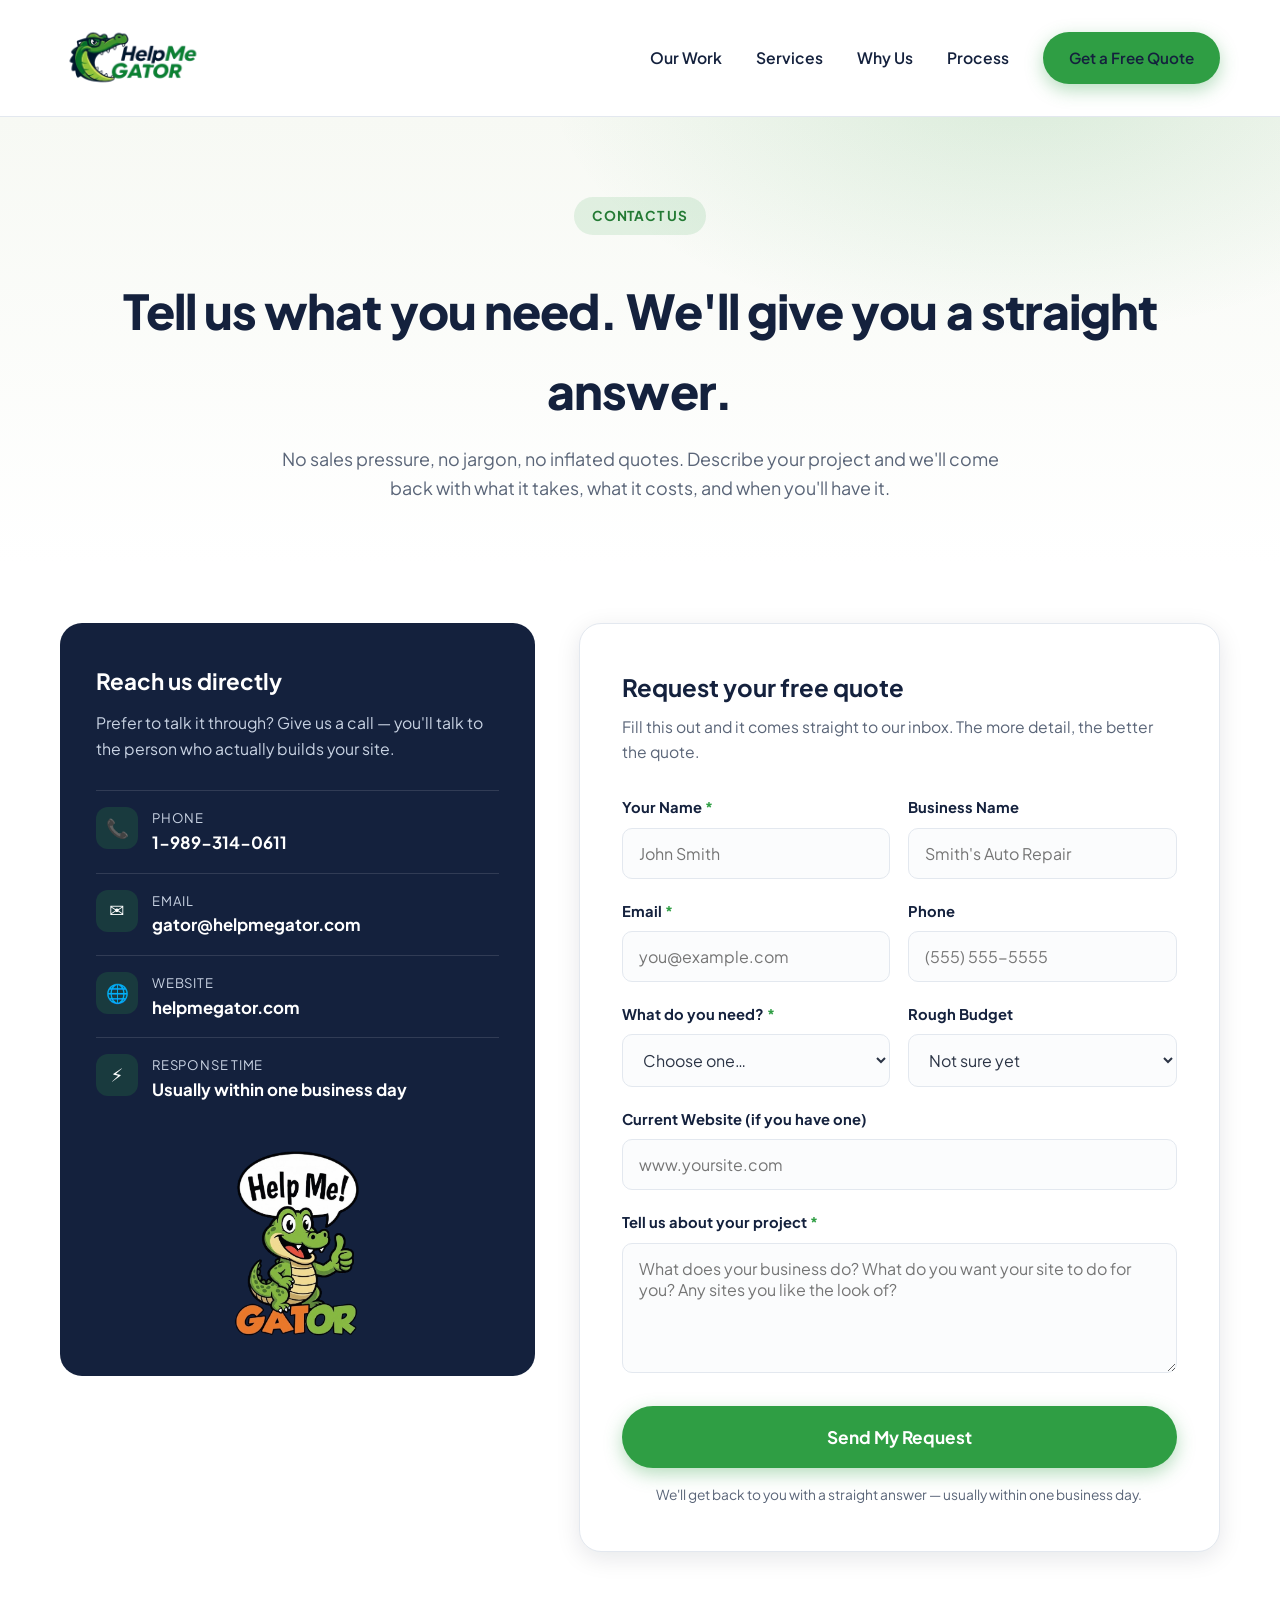
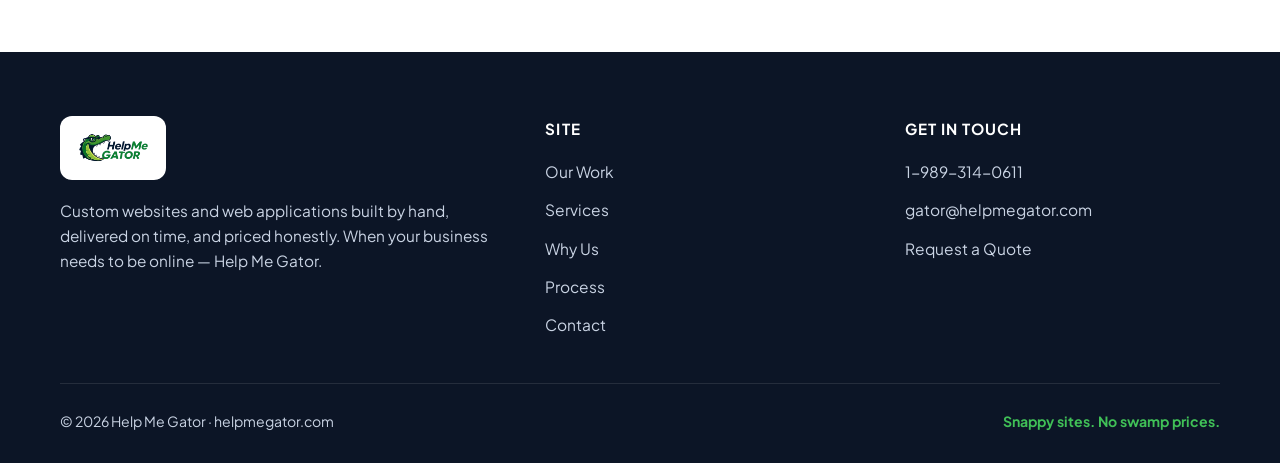
==== commit 65afcc9d: "Replace personal phone number with Google Voice business number Co-Authored-By: Claude Fable 5 <nore" ====
--- a/contact.html
+++ b/contact.html
@@ -4,7 +4,7 @@
   <meta charset="UTF-8">
   <meta name="viewport" content="width=device-width, initial-scale=1.0">
   <title>Contact — Help Me Gator | Get a Free Quote</title>
-  <meta name="description" content="Tell Help Me Gator what your business needs online and get a straight answer on cost and timeline. Call 1-762-201-1247 or send us a message.">
+  <meta name="description" content="Tell Help Me Gator what your business needs online and get a straight answer on cost and timeline. Call 1-989-314-0611 or send us a message.">
   <link rel="canonical" href="https://helpmegator.com/contact.html">
 
   <!-- Icons -->
@@ -72,7 +72,7 @@
         <div class="ico">📞</div>
         <div>
           <div class="lbl">Phone</div>
-          <a href="tel:+17622011247">1-762-201-1247</a>
+          <a href="tel:+19893140611">1-989-314-0611</a>
         </div>
       </div>
       <div class="contact-line">
@@ -103,7 +103,7 @@
       <h2>Request your free quote</h2>
       <p class="form-sub">Fill this out and it comes straight to our inbox. The more detail, the better the quote.</p>
       <div class="form-error" id="form-error" hidden>
-        Something went wrong sending your request. Please try again, or just call us at <a href="tel:+17622011247">1-762-201-1247</a>.
+        Something went wrong sending your request. Please try again, or just call us at <a href="tel:+19893140611">1-989-314-0611</a>.
       </div>
       <form action="send-quote.php" method="POST">
         <input type="text" name="_honey" style="display:none" tabindex="-1" autocomplete="off">
@@ -193,7 +193,7 @@
         <div>
           <h4>Get In Touch</h4>
           <ul class="footer-links">
-            <li><a href="tel:+17622011247">1-762-201-1247</a></li>
+            <li><a href="tel:+19893140611">1-989-314-0611</a></li>
             <li><a href="mailto:gator@helpmegator.com">gator@helpmegator.com</a></li>
             <li><a href="contact.html">Request a Quote</a></li>
           </ul>
